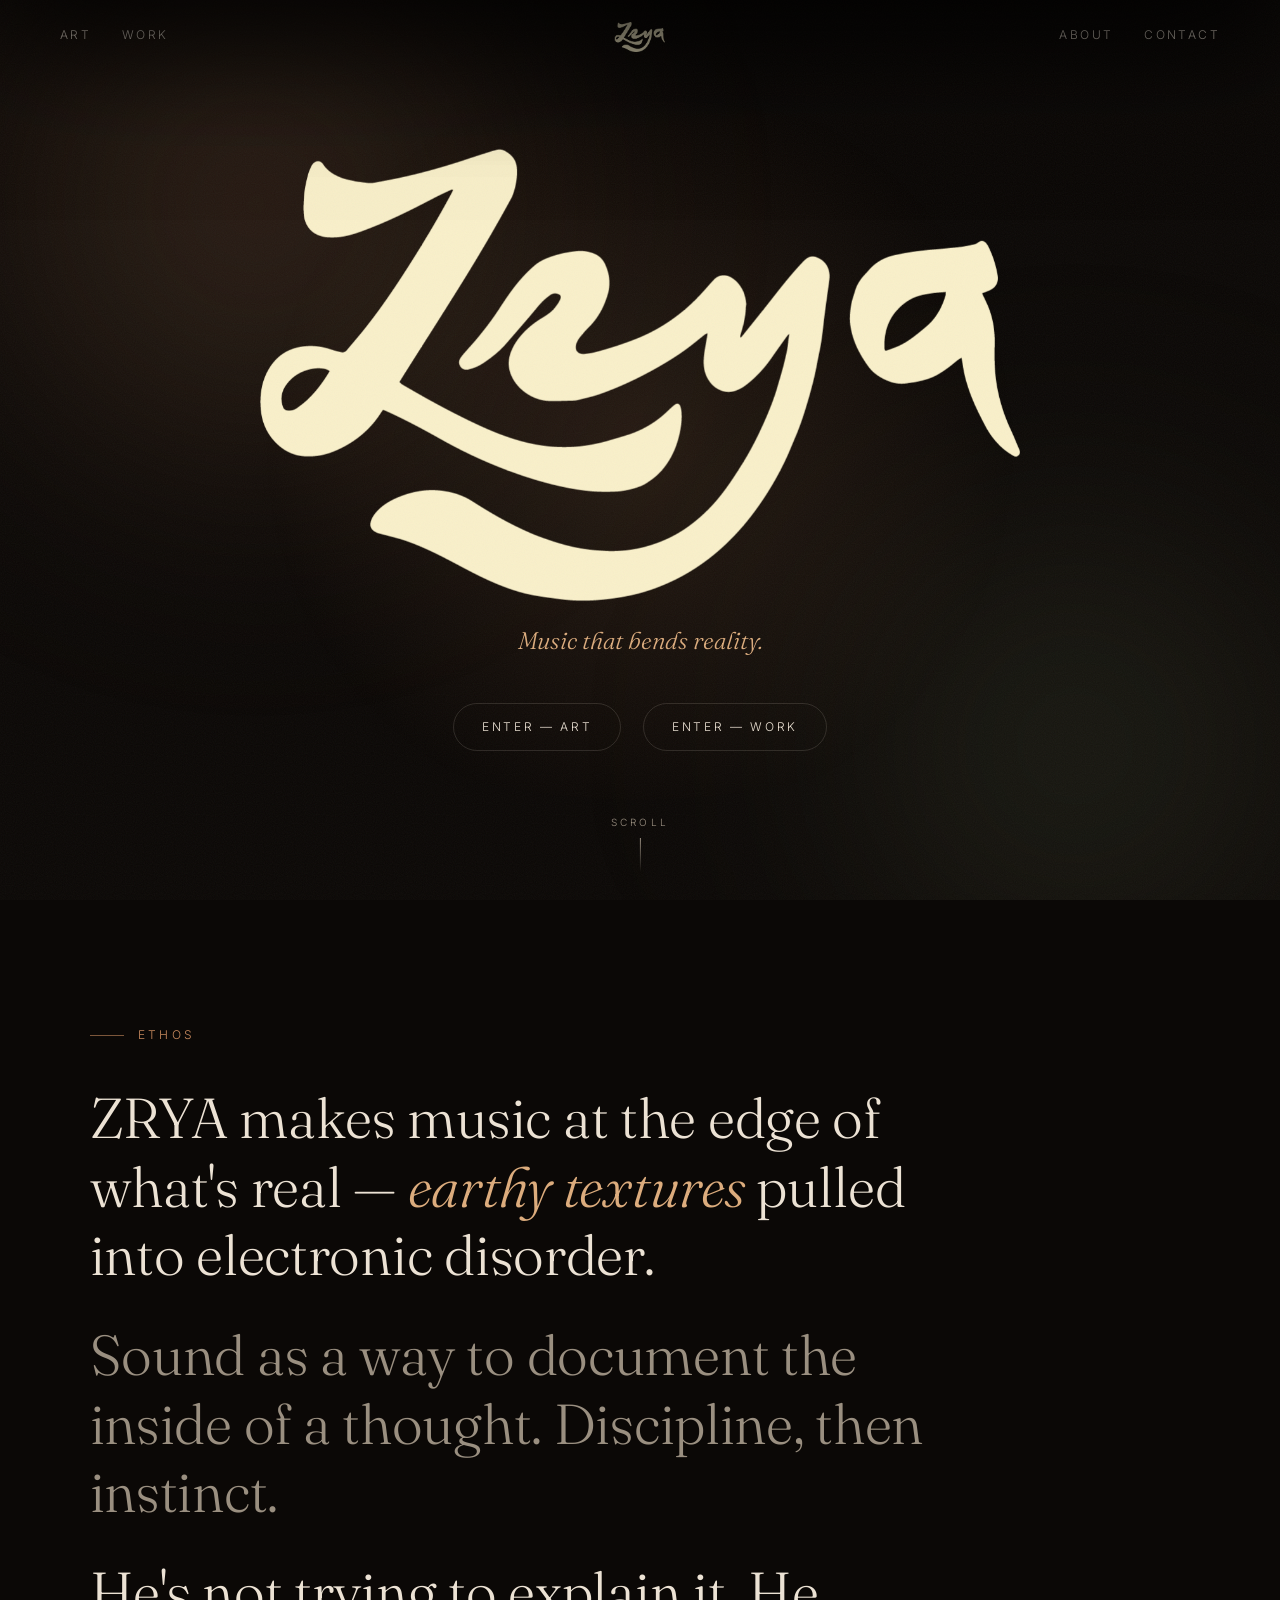
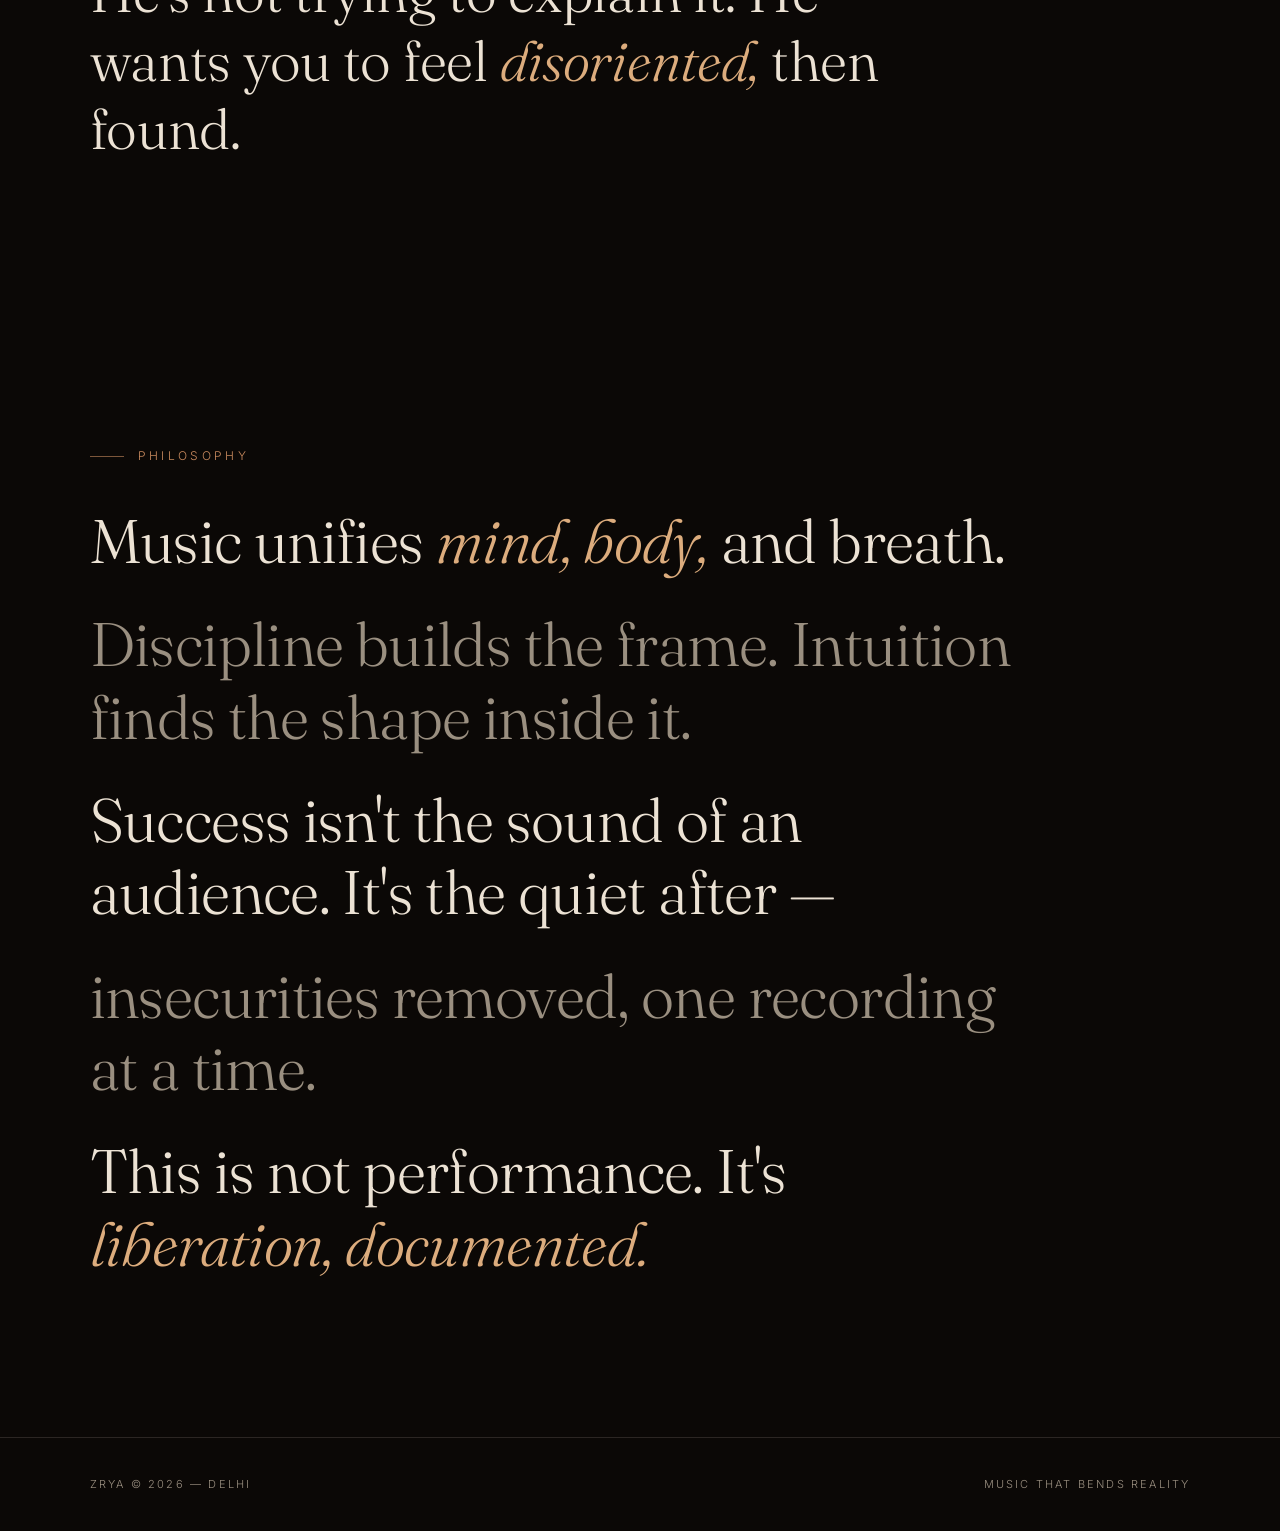
==== index.html @ 9b88d96f "ZRYA site: home, Art & Work pages, Sage-East-style carousel + hover-video lists Co-Authored-By: Clau" ====
<!DOCTYPE html>
<html lang="en">
<head>
<meta charset="utf-8">
<meta name="viewport" content="width=device-width, initial-scale=1">
<title>ZRYA — Music that bends reality</title>
<meta name="description" content="ZRYA (Mayank Choudhary) — earthy, electronic, intense. Music that bends reality.">
<link rel="preconnect" href="https://fonts.googleapis.com">
<link rel="preconnect" href="https://fonts.gstatic.com" crossorigin>
<link href="https://fonts.googleapis.com/css2?family=Fraunces:ital,opsz,wght@0,9..144,300..600;1,9..144,300..500&family=Inter:wght@300;400;500&display=swap" rel="stylesheet">
<link rel="stylesheet" href="styles.css">
</head>
<body data-page="home">

<header class="hero" id="top">
  <img class="herologo" src="logo.png" alt="ZRYA">
  <div class="sub">Music that bends reality.</div>
  <div class="enter">
    <a class="enterbtn" href="art.html"><span>Enter — Art</span></a>
    <a class="enterbtn" href="work.html"><span>Enter — Work</span></a>
  </div>
  <div class="scrollcue">Scroll<span></span></div>
</header>

<section class="statement reveal">
  <div class="eyebrow">Ethos</div>
  <p>ZRYA makes music at the edge of what's real — <em>earthy textures</em> pulled into electronic disorder.</p>
  <p class="mut">Sound as a way to document the inside of a thought. Discipline, then instinct.</p>
  <p>He's not trying to explain it. He wants you to feel <em>disoriented,</em> then found.</p>
</section>

<section class="philo" id="philosophy">
  <div class="eyebrow reveal">Philosophy</div>
  <div class="line reveal">Music unifies <em>mind, body,</em> and breath.</div>
  <div class="line mut reveal d1">Discipline builds the frame. Intuition finds the shape inside it.</div>
  <div class="line reveal d2">Success isn't the sound of an audience. It's the quiet after —</div>
  <div class="line mut reveal d2">insecurities removed, one recording at a time.</div>
  <div class="line reveal d3">This is not performance. It's <em>liberation, documented.</em></div>
</section>

<footer>
  <span>ZRYA © 2026 — Delhi</span>
  <span>Music that bends reality</span>
</footer>

<script src="app.js"></script>
</body>
</html>
---- styles.css ----
:root{
  --base:#0b0806; --base2:#12100c;
  --warm:#c98a5e; --warm2:#b0673a; --gold:#dcac7d; --moss:#7d8a63;
  --text:#ece2d4; --mut:#9a8f80; --line:rgba(236,226,212,.14);
  --serif:'Fraunces',Georgia,'Times New Roman',serif;
  --sans:'Inter',system-ui,sans-serif;
  --ease:cubic-bezier(.16,.84,.44,1);
}
*{margin:0;padding:0;box-sizing:border-box}
html{scroll-behavior:smooth}
body{background:var(--base);color:var(--text);font-family:var(--serif);font-weight:300;-webkit-font-smoothing:antialiased;line-height:1.5;overflow-x:hidden}
a{color:inherit;text-decoration:none}
::selection{background:var(--warm);color:var(--base)}
img{max-width:100%;display:block}

/* warm earthy atmosphere + grain */
.atmos{position:fixed;inset:0;z-index:-2;pointer-events:none;overflow:hidden}
.atmos::before,.atmos::after{content:"";position:absolute;border-radius:50%;filter:blur(100px);opacity:.4;mix-blend-mode:screen}
.atmos::before{width:64vw;height:64vw;left:-12vw;top:-16vw;background:radial-gradient(circle,rgba(201,138,94,.55),transparent 62%);animation:drift1 30s ease-in-out infinite alternate}
.atmos::after{width:60vw;height:60vw;right:-14vw;bottom:-18vw;background:radial-gradient(circle,rgba(125,138,99,.42),transparent 62%);animation:drift2 36s ease-in-out infinite alternate}
@keyframes drift1{to{transform:translate(16vw,22vh) scale(1.15)}}
@keyframes drift2{to{transform:translate(-14vw,-18vh) scale(1.2)}}
body::before{content:"";position:fixed;inset:0;pointer-events:none;z-index:200;opacity:.05;background-image:url("data:image/svg+xml,%3Csvg xmlns='http://www.w3.org/2000/svg' width='120' height='120'%3E%3Cfilter id='n'%3E%3CfeTurbulence type='fractalNoise' baseFrequency='.9' numOctaves='2'/%3E%3C/filter%3E%3Crect width='100%25' height='100%25' filter='url(%23n)'/%3E%3C/svg%3E")}

/* LOADER */
#loader{position:fixed;inset:0;z-index:1000;background:var(--base);display:flex;align-items:center;justify-content:center;transition:opacity .9s var(--ease),visibility .9s}
#loader.done{opacity:0;visibility:hidden}
#loader .lbox{display:flex;flex-direction:column;align-items:center;gap:clamp(20px,4vh,34px)}
#loader .llogo{width:clamp(180px,34vw,360px);opacity:0;animation:fadein 1.1s var(--ease) both}
#loader .lp{font-family:var(--sans);font-weight:300;font-size:12px;letter-spacing:.24em;text-transform:uppercase;color:var(--mut)}

/* NAV */
nav{position:fixed;top:0;left:0;right:0;z-index:100;display:flex;justify-content:space-between;align-items:center;padding:26px clamp(20px,5vw,60px);font-family:var(--sans);font-size:12px;letter-spacing:.2em;text-transform:uppercase}
nav .grp{display:flex;gap:clamp(16px,2.4vw,34px)}
nav .mark{position:absolute;left:50%;transform:translateX(-50%);display:flex;align-items:center;line-height:0}
nav .navlogo{height:clamp(22px,2.4vw,30px);width:auto;transition:opacity .3s;opacity:.95}
nav .mark:hover .navlogo{opacity:1}
.navlink{position:relative;color:var(--text);opacity:.9;padding-bottom:3px;cursor:pointer;background:none;border:0;font:inherit;letter-spacing:inherit;text-transform:inherit}
.navlink::after{content:"";position:absolute;left:0;bottom:0;height:1px;width:0;background:var(--warm);transition:width .5s var(--ease)}
.navlink.active{opacity:1}
.navlink.active::after{width:100%}
.navlink:hover{opacity:1}
.navlink:hover::after{width:100%}
@media(max-width:600px){nav .mark{font-size:18px}nav{font-size:11px}}

/* HERO (home) */
.hero{min-height:100svh;display:flex;flex-direction:column;justify-content:center;align-items:center;text-align:center;position:relative;padding:0 20px}
.hero::after{content:"";position:absolute;width:min(92vw,1000px);height:min(70vw,700px);border-radius:50%;background:radial-gradient(circle,rgba(201,138,94,.14),transparent 62%);z-index:-1}
.hero h1{font-weight:400;font-size:clamp(88px,25vw,320px);line-height:.86;letter-spacing:.01em;animation:boot 1.3s var(--ease) both}
.hero h1 .ital{font-style:italic}
.herologo{width:min(76vw,760px);animation:boot 1.4s var(--ease) both;filter:drop-shadow(0 10px 44px rgba(0,0,0,.5))}
@keyframes boot{0%{opacity:0;filter:blur(20px);transform:translateY(24px)}100%{opacity:1;filter:blur(0);transform:none}}
.hero .sub{font-style:italic;font-size:clamp(16px,2.2vw,24px);color:var(--gold);margin-top:22px;opacity:0;animation:fadein 1.1s ease 1s both}
.enter{display:flex;gap:22px;margin-top:44px;opacity:0;animation:fadein 1.1s ease 1.3s both}
.enterbtn{font-family:var(--sans);font-size:12px;letter-spacing:.22em;text-transform:uppercase;color:var(--text);border:1px solid var(--line);border-radius:40px;padding:14px 28px;position:relative;overflow:hidden;transition:color .45s,border-color .45s}
.enterbtn span{position:relative;z-index:1}
.enterbtn::before{content:"";position:absolute;inset:0;background:var(--warm);transform:translateY(101%);transition:transform .5s var(--ease);z-index:0}
.enterbtn:hover{color:var(--base);border-color:var(--warm)}
.enterbtn:hover::before{transform:translateY(0)}
.scrollcue{position:absolute;bottom:28px;left:50%;transform:translateX(-50%);font-family:var(--sans);font-size:10px;letter-spacing:.32em;text-transform:uppercase;color:var(--mut);display:flex;flex-direction:column;align-items:center;gap:8px;opacity:0;animation:fadein 1s ease 1.6s both}
.scrollcue span{width:1px;height:34px;background:linear-gradient(var(--mut),transparent);animation:pulse 2.2s infinite}
@keyframes fadein{to{opacity:1}}
@keyframes pulse{0%,100%{opacity:.25}50%{opacity:1}}

/* SECTION SHELL */
section{padding:clamp(90px,14vh,180px) clamp(20px,7vw,110px);position:relative}
.eyebrow{font-family:var(--sans);font-size:12px;letter-spacing:.28em;text-transform:uppercase;color:var(--warm);display:flex;align-items:center;gap:14px;margin-bottom:40px}
.eyebrow::before{content:"";width:34px;height:1px;background:var(--warm);opacity:.6}
.reveal{opacity:0;transform:translateY(34px);transition:opacity .9s var(--ease),transform .9s var(--ease)}
.reveal.in{opacity:1;transform:none}
.reveal.d1{transition-delay:.1s}.reveal.d2{transition-delay:.2s}.reveal.d3{transition-delay:.3s}

/* STATEMENT / PHILOSOPHY */
.statement{max-width:1040px}
.statement p{font-size:clamp(26px,4.4vw,58px);font-weight:300;line-height:1.22;margin-bottom:.55em;letter-spacing:-.005em}
.statement em{font-style:italic;color:var(--gold)}
.statement .mut{color:var(--mut)}
.philo{max-width:1100px}
.philo .line{font-size:clamp(28px,4.8vw,62px);font-weight:300;line-height:1.18;margin:.5em 0;letter-spacing:-.01em}
.philo .line.mut{color:var(--mut)}
.philo .line em{font-style:italic;color:var(--gold)}

/* PAGE HEADER (art / work) */
.pagehead{padding:clamp(130px,20vh,210px) clamp(20px,7vw,110px) clamp(20px,4vh,50px);text-align:center}
.pagehead .eyebrow{justify-content:center}
.pagetitle{font-weight:300;font-size:clamp(46px,9vw,120px);letter-spacing:-.015em;line-height:.96}
.pagetitle em{font-style:italic;color:var(--gold)}
.pagelead{font-style:italic;color:var(--mut);font-size:clamp(16px,2vw,22px);margin-top:16px}

/* HORIZONTAL CINEMATIC CAROUSEL */
.carwrap{position:relative}
.hcar{display:flex;overflow-x:auto;scroll-snap-type:x mandatory;height:86svh;scrollbar-width:none;cursor:grab}
.hcar::-webkit-scrollbar{display:none}
.hcar.drag{cursor:grabbing;scroll-snap-type:none}
.hslide{flex:0 0 100%;scroll-snap-align:center;display:flex;flex-direction:column;align-items:center;justify-content:center;text-align:center;gap:clamp(20px,3vh,42px);padding:20px}
.carnav{position:absolute;top:50%;left:0;right:0;transform:translateY(-50%);display:flex;justify-content:space-between;padding:0 clamp(12px,3vw,42px);pointer-events:none;z-index:5}
.cbtn{pointer-events:auto;width:54px;height:54px;border-radius:50%;border:1px solid var(--line);background:rgba(11,8,6,.35);backdrop-filter:blur(6px);color:var(--text);font-size:18px;cursor:pointer;display:grid;place-items:center;position:relative;overflow:hidden;transition:color .4s,border-color .4s}
.cbtn::before{content:"";position:absolute;inset:0;background:var(--warm);transform:scale(0);border-radius:50%;transition:transform .5s var(--ease);z-index:0}
.cbtn i{position:relative;z-index:1;font-style:normal}
.cbtn:hover{color:var(--base);border-color:var(--warm)}
.cbtn:hover::before{transform:scale(1)}
.progress{text-align:center;font-family:var(--sans);font-size:11px;letter-spacing:.24em;text-transform:uppercase;color:var(--mut);padding:20px 0 6px}
.progress b{color:var(--gold);font-weight:400}

/* SHARED SLIDE FRAME (used by carousel) */
.stitle{font-weight:300;font-size:clamp(38px,7vw,92px);line-height:.98;letter-spacing:-.01em}
.stitle em{font-style:italic;color:var(--gold)}
.sframe{display:block;position:relative;width:min(64vh,460px);max-width:88vw;aspect-ratio:1;border-radius:3px;overflow:hidden;background:linear-gradient(155deg,#241a13,#14100c);box-shadow:0 34px 90px rgba(0,0,0,.55);transition:transform .6s var(--ease)}
.sframe.wide{width:min(90vw,940px);aspect-ratio:16/9}
.sframe:hover{transform:translateY(-6px)}
.sframe .init{position:absolute;inset:0;display:grid;place-items:center;font-style:italic;font-size:clamp(70px,12vw,150px);color:rgba(220,172,125,.22)}
.sframe img,.sframe iframe{position:absolute;inset:0;width:100%;height:100%;object-fit:cover;border:0;opacity:0;transition:opacity .6s}
.sframe img.loaded{opacity:1}
.sframe iframe{opacity:1;z-index:2}
.sframe::after{content:"";position:absolute;inset:0;box-shadow:inset 0 0 120px rgba(0,0,0,.35);pointer-events:none;z-index:1}
.scap{font-size:clamp(15px,1.9vw,21px);letter-spacing:.14em;color:var(--gold);text-transform:uppercase}
.splay{font-family:var(--sans);font-size:11px;letter-spacing:.22em;text-transform:uppercase;color:var(--mut)}

/* LIST LAYOUT (below carousel) */
.listsec .eyebrow{margin-bottom:8px}
.worklist{border-top:1px solid var(--line);margin-top:34px}
.row{display:grid;grid-template-columns:1fr auto;gap:20px;align-items:baseline;padding:clamp(20px,2.6vw,32px) 4px;border-bottom:1px solid var(--line);cursor:pointer;position:relative;transition:padding-left .5s var(--ease)}
.row .rt{font-size:clamp(24px,3.6vw,50px);font-weight:300;letter-spacing:-.01em;transition:color .3s}
.row .rt em{font-style:italic}
.row .rd{font-family:var(--sans);font-size:12px;color:var(--mut);margin-top:9px;letter-spacing:.04em}
.row .rmeta{font-family:var(--sans);font-size:12px;color:var(--mut);text-align:right;letter-spacing:.06em;white-space:nowrap;line-height:1.9;text-transform:uppercase}
.row .rmeta .yr{color:var(--gold)}
.row::after{content:"";position:absolute;left:0;bottom:-1px;height:1px;width:0;background:var(--warm);transition:width .55s var(--ease)}
@media(hover:hover){
  .row:hover{padding-left:24px}
  .row:hover .rt{color:#fff}
  .row:hover .rmeta{color:var(--text)}
  .row:hover::after{width:100%}
  .worklist:hover .row:not(:hover) .rt{color:var(--mut)}
}
.preview{position:fixed;z-index:60;width:min(44vw,440px);aspect-ratio:16/9;pointer-events:none;opacity:0;transform:translateY(-50%) scale(.96);transition:opacity .3s var(--ease),transform .3s var(--ease);box-shadow:0 30px 90px rgba(0,0,0,.65);border:1px solid rgba(201,138,94,.4);background:#000;overflow:hidden;border-radius:3px}
.preview.show{opacity:1;transform:translateY(-50%) scale(1)}
.preview iframe{width:100%;height:100%;border:0}
@media(hover:none),(max-width:760px){.preview{display:none}}

/* DRAWERS */
.drawer{position:fixed;left:0;right:0;top:0;z-index:300;background:var(--base2);transform:translateY(-100%);transition:transform .85s var(--ease);min-height:100svh;display:flex;align-items:center;box-shadow:0 40px 120px rgba(0,0,0,.6);overflow-y:auto}
.drawer.open{transform:translateY(0)}
.drawer::before{content:"";position:absolute;inset:0;pointer-events:none;background:radial-gradient(80% 60% at 20% 10%,rgba(201,138,94,.12),transparent 60%);z-index:0}
.dwrap{position:relative;z-index:1;width:100%;padding:clamp(90px,12vh,140px) clamp(20px,7vw,110px)}
.dclose{position:absolute;top:26px;right:clamp(20px,5vw,60px);font-family:var(--sans);font-size:12px;letter-spacing:.2em;text-transform:uppercase;color:var(--text);cursor:pointer;background:none;border:0;display:flex;align-items:center;gap:8px}
.dclose::after{content:"↑"}
.about-grid{display:grid;grid-template-columns:1.3fr .9fr;gap:clamp(30px,6vw,90px);align-items:center}
@media(max-width:820px){.about-grid{grid-template-columns:1fr}}
.about-grid .big{font-size:clamp(24px,3.2vw,40px);font-weight:300;line-height:1.3}
.about-grid .big em{font-style:italic;color:var(--gold)}
.about-grid .small{font-family:var(--sans);font-size:14px;font-weight:300;color:var(--mut);line-height:1.8;margin-top:26px;max-width:52ch}
.portrait{aspect-ratio:4/5;border-radius:3px;background:linear-gradient(160deg,#241a13,#14100c);position:relative;overflow:hidden}
.portrait .ph{position:absolute;inset:0;display:grid;place-items:center;font-style:italic;color:rgba(220,172,125,.3);font-size:14px;font-family:var(--sans);letter-spacing:.1em}
.portrait img{position:absolute;inset:0;width:100%;height:100%;object-fit:cover;opacity:0;transition:opacity .6s}
.portrait img.loaded{opacity:1}
.worked{font-family:var(--sans);font-size:12px;letter-spacing:.14em;text-transform:uppercase;color:var(--mut);line-height:2.3;margin-top:40px}
.worked b{display:block;color:var(--warm);margin-bottom:12px;letter-spacing:.24em;font-weight:500}
.contact-inner h2{font-weight:300;font-size:clamp(46px,9vw,120px);letter-spacing:-.02em;line-height:.95;margin-bottom:14px}
.contact-inner h2 em{font-style:italic;color:var(--gold)}
.contact-inner .lead{font-style:italic;color:var(--mut);font-size:clamp(18px,2.4vw,26px);margin-bottom:48px}
.clinks{display:flex;flex-direction:column;gap:6px;max-width:640px}
.clink{display:flex;justify-content:space-between;align-items:center;padding:20px 4px;border-top:1px solid var(--line);font-size:clamp(20px,2.6vw,30px);position:relative;transition:padding-left .5s var(--ease)}
.clink:last-child{border-bottom:1px solid var(--line)}
.clink .arr{font-family:var(--sans);font-size:13px;color:var(--gold);opacity:0;transform:translateX(-8px);transition:.4s}
.clink::after{content:"";position:absolute;left:0;bottom:-1px;height:1px;width:0;background:var(--warm);transition:width .5s var(--ease)}
.clink:hover{padding-left:20px}
.clink:hover .arr{opacity:1;transform:none}
.clink:hover::after{width:100%}

footer{padding:38px clamp(20px,7vw,110px);font-family:var(--sans);font-size:11px;letter-spacing:.2em;text-transform:uppercase;color:var(--mut);border-top:1px solid var(--line);display:flex;justify-content:space-between;flex-wrap:wrap;gap:12px}
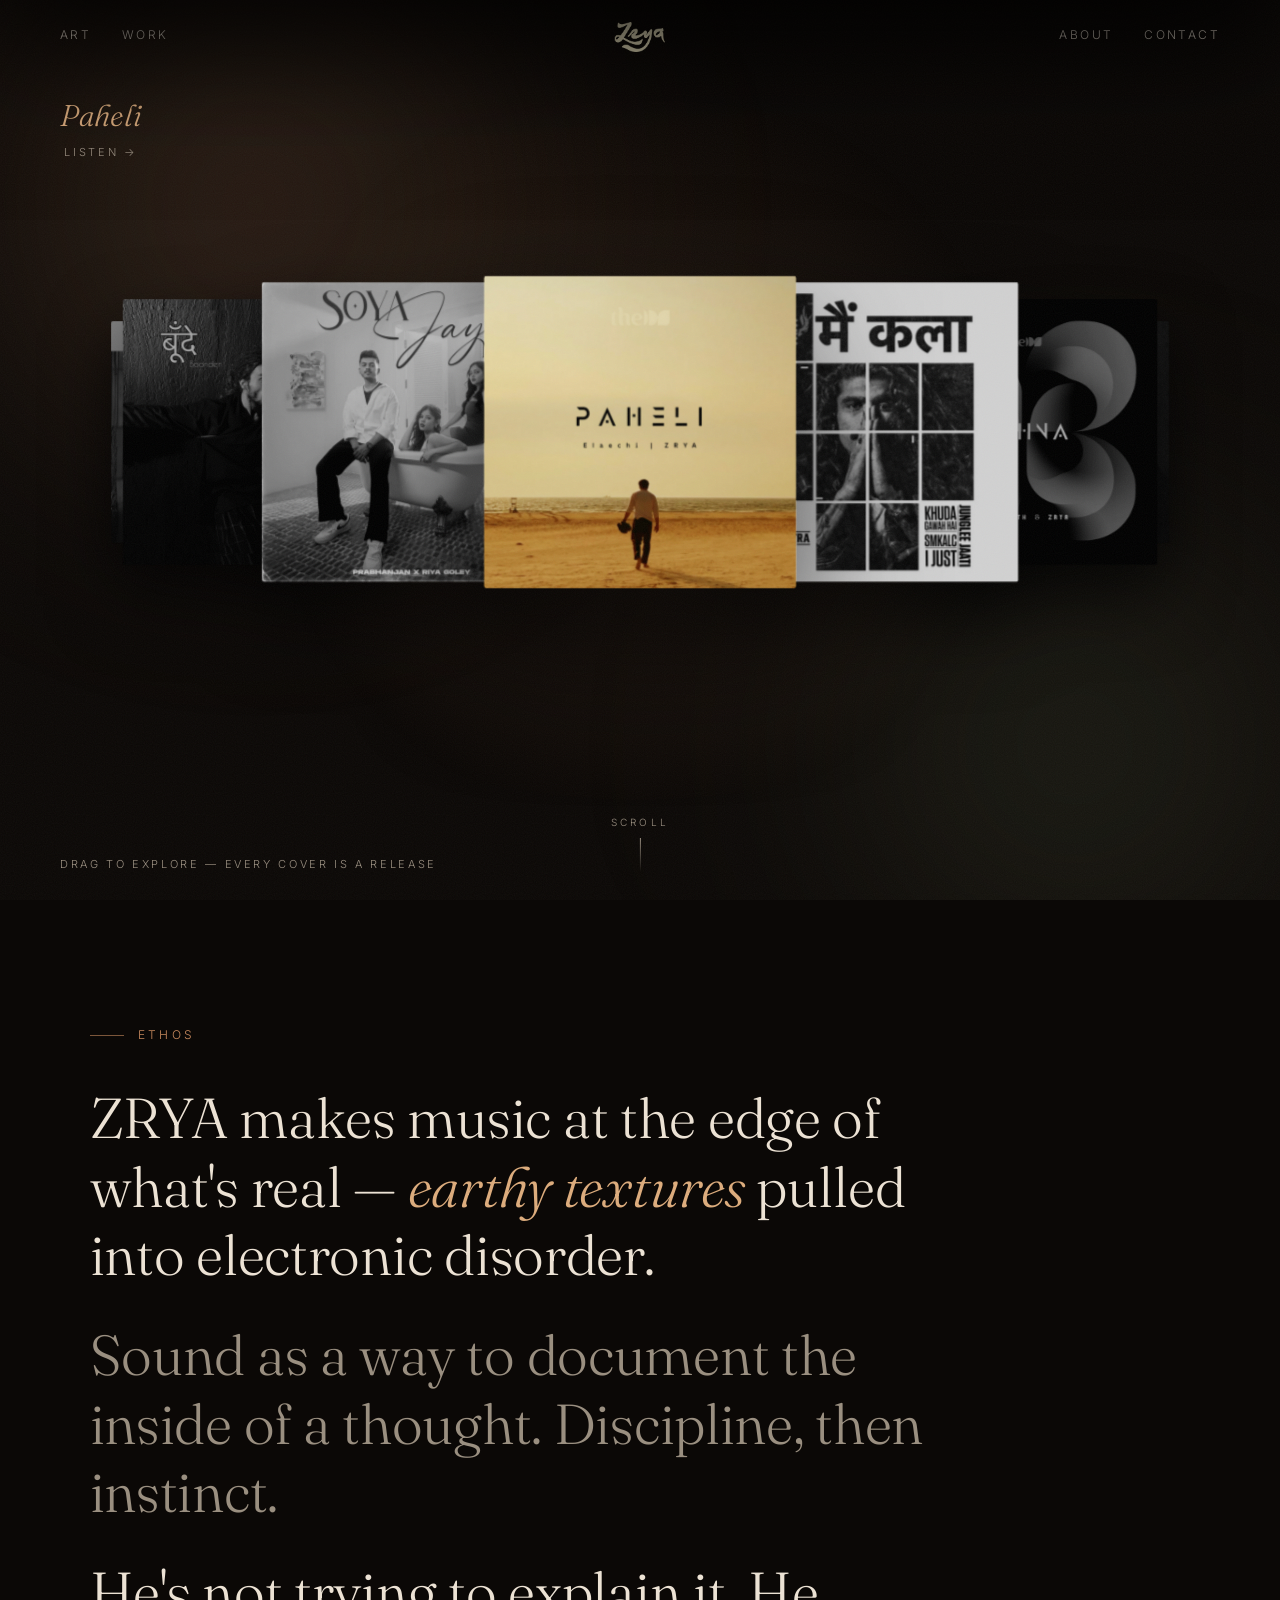
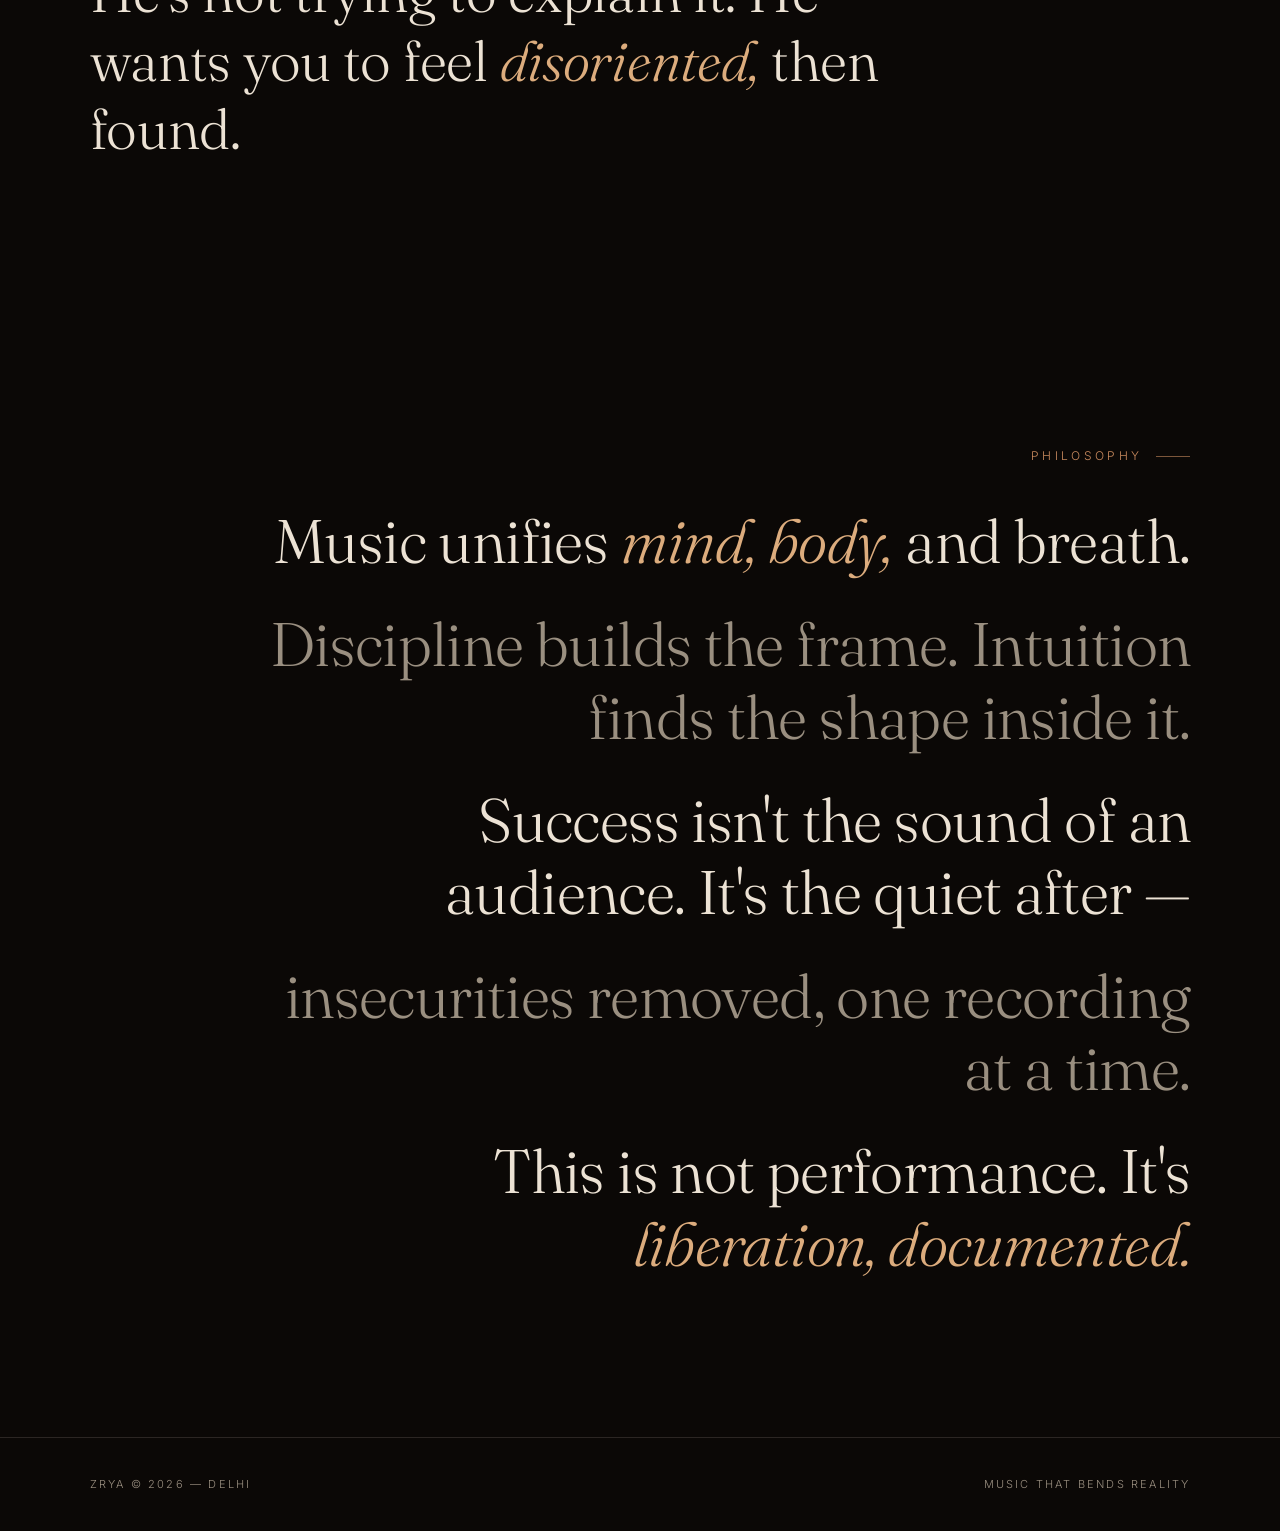
==== commit 069b4708: "Homepage 3D cover-ring; ART/WORK split pages; Spotify covers; content + UX fixes - Homepage: and2es-" ====
--- a/index.html
+++ b/index.html
@@ -13,12 +13,9 @@
 <body data-page="home">
 
 <header class="hero" id="top">
-  <img class="herologo" src="logo.png" alt="ZRYA">
-  <div class="sub">Music that bends reality.</div>
-  <div class="enter">
-    <a class="enterbtn" href="art.html"><span>Enter — Art</span></a>
-    <a class="enterbtn" href="work.html"><span>Enter — Work</span></a>
-  </div>
+  <div class="dragfield" id="field" aria-hidden="true"></div>
+  <div class="nowview" id="nowview"><span class="nv-title">Music that bends reality.</span><span class="nv-cta"></span></div>
+  <div class="draghint">Drag to explore — every cover is a release</div>
   <div class="scrollcue">Scroll<span></span></div>
 </header>
 
@@ -29,7 +26,7 @@
   <p>He's not trying to explain it. He wants you to feel <em>disoriented,</em> then found.</p>
 </section>
 
-<section class="philo" id="philosophy">
+<section class="philo philo-right" id="philosophy">
   <div class="eyebrow reveal">Philosophy</div>
   <div class="line reveal">Music unifies <em>mind, body,</em> and breath.</div>
   <div class="line mut reveal d1">Discipline builds the frame. Intuition finds the shape inside it.</div>
--- a/styles.css
+++ b/styles.css
@@ -8,7 +8,8 @@
 }
 *{margin:0;padding:0;box-sizing:border-box}
 html{scroll-behavior:smooth}
-body{background:var(--base);color:var(--text);font-family:var(--serif);font-weight:300;-webkit-font-smoothing:antialiased;line-height:1.5;overflow-x:hidden}
+html{overflow-x:hidden}
+body{background:var(--base);color:var(--text);font-family:var(--serif);font-weight:300;-webkit-font-smoothing:antialiased;line-height:1.5}
 a{color:inherit;text-decoration:none}
 ::selection{background:var(--warm);color:var(--base)}
 img{max-width:100%;display:block}
@@ -79,6 +80,21 @@
 .philo .line{font-size:clamp(28px,4.8vw,62px);font-weight:300;line-height:1.18;margin:.5em 0;letter-spacing:-.01em}
 .philo .line.mut{color:var(--mut)}
 .philo .line em{font-style:italic;color:var(--gold)}
+.philo-right{margin-left:auto;text-align:right}
+.philo-right .eyebrow{justify-content:flex-end}
+.philo-right .eyebrow::before{order:2}
+
+/* HOMEPAGE — infinite draggable cover field */
+.hero{overflow:hidden}
+.dragfield{position:absolute;inset:0;z-index:1;cursor:grab;touch-action:pan-y;opacity:0;animation:fadein 1.4s var(--ease) .2s both}
+.dragfield.grabbing{cursor:grabbing}
+.rtile{position:absolute;left:0;top:0;display:block;border-radius:2px;overflow:hidden;box-shadow:0 30px 70px rgba(0,0,0,.6);will-change:transform,filter}
+.rtile img{width:100%;height:100%;object-fit:cover;-webkit-user-drag:none;user-select:none}
+.rtile.focal{box-shadow:0 48px 110px rgba(0,0,0,.72)}
+.nowview{position:absolute;top:clamp(78px,11vh,104px);left:clamp(20px,5vw,60px);z-index:4;pointer-events:none;max-width:60vw}
+.nowview .nv-title{display:block;font-style:italic;font-size:clamp(20px,2.4vw,30px);color:var(--gold);line-height:1.15}
+.nowview .nv-cta{display:block;font-family:var(--sans);font-size:11px;letter-spacing:.24em;text-transform:uppercase;color:var(--mut);margin-top:10px;min-height:14px}
+.draghint{position:absolute;bottom:28px;left:clamp(20px,5vw,60px);z-index:4;pointer-events:none;font-family:var(--sans);font-size:11px;letter-spacing:.24em;text-transform:uppercase;color:var(--mut)}
 
 /* PAGE HEADER (art / work) */
 .pagehead{padding:clamp(130px,20vh,210px) clamp(20px,7vw,110px) clamp(20px,4vh,50px);text-align:center}
@@ -111,7 +127,7 @@
 .sframe .init{position:absolute;inset:0;display:grid;place-items:center;font-style:italic;font-size:clamp(70px,12vw,150px);color:rgba(220,172,125,.22)}
 .sframe img,.sframe iframe{position:absolute;inset:0;width:100%;height:100%;object-fit:cover;border:0;opacity:0;transition:opacity .6s}
 .sframe img.loaded{opacity:1}
-.sframe iframe{opacity:1;z-index:2}
+.sframe iframe{opacity:1;z-index:2;pointer-events:none}
 .sframe::after{content:"";position:absolute;inset:0;box-shadow:inset 0 0 120px rgba(0,0,0,.35);pointer-events:none;z-index:1}
 .scap{font-size:clamp(15px,1.9vw,21px);letter-spacing:.14em;color:var(--gold);text-transform:uppercase}
 .splay{font-family:var(--sans);font-size:11px;letter-spacing:.22em;text-transform:uppercase;color:var(--mut)}
@@ -143,13 +159,14 @@
 .drawer.open{transform:translateY(0)}
 .drawer::before{content:"";position:absolute;inset:0;pointer-events:none;background:radial-gradient(80% 60% at 20% 10%,rgba(201,138,94,.12),transparent 60%);z-index:0}
 .dwrap{position:relative;z-index:1;width:100%;padding:clamp(90px,12vh,140px) clamp(20px,7vw,110px)}
-.dclose{position:absolute;top:26px;right:clamp(20px,5vw,60px);font-family:var(--sans);font-size:12px;letter-spacing:.2em;text-transform:uppercase;color:var(--text);cursor:pointer;background:none;border:0;display:flex;align-items:center;gap:8px}
+.dclose{position:absolute;top:26px;right:clamp(20px,5vw,60px);z-index:5;font-family:var(--sans);font-size:12px;letter-spacing:.2em;text-transform:uppercase;color:var(--text);cursor:pointer;background:none;border:0;display:flex;align-items:center;gap:8px;transition:color .3s}
+.dclose:hover{color:var(--gold)}
 .dclose::after{content:"↑"}
 .about-grid{display:grid;grid-template-columns:1.3fr .9fr;gap:clamp(30px,6vw,90px);align-items:center}
 @media(max-width:820px){.about-grid{grid-template-columns:1fr}}
 .about-grid .big{font-size:clamp(24px,3.2vw,40px);font-weight:300;line-height:1.3}
 .about-grid .big em{font-style:italic;color:var(--gold)}
-.about-grid .small{font-family:var(--sans);font-size:14px;font-weight:300;color:var(--mut);line-height:1.8;margin-top:26px;max-width:52ch}
+.about-grid .small{font-family:var(--serif);font-size:clamp(15px,1.5vw,18px);font-weight:300;color:var(--text);opacity:.82;line-height:1.62;letter-spacing:0;margin-top:26px;max-width:46ch;padding-top:22px;border-top:1px solid var(--line)}
 .portrait{aspect-ratio:4/5;border-radius:3px;background:linear-gradient(160deg,#241a13,#14100c);position:relative;overflow:hidden}
 .portrait .ph{position:absolute;inset:0;display:grid;place-items:center;font-style:italic;color:rgba(220,172,125,.3);font-size:14px;font-family:var(--sans);letter-spacing:.1em}
 .portrait img{position:absolute;inset:0;width:100%;height:100%;object-fit:cover;opacity:0;transition:opacity .6s}
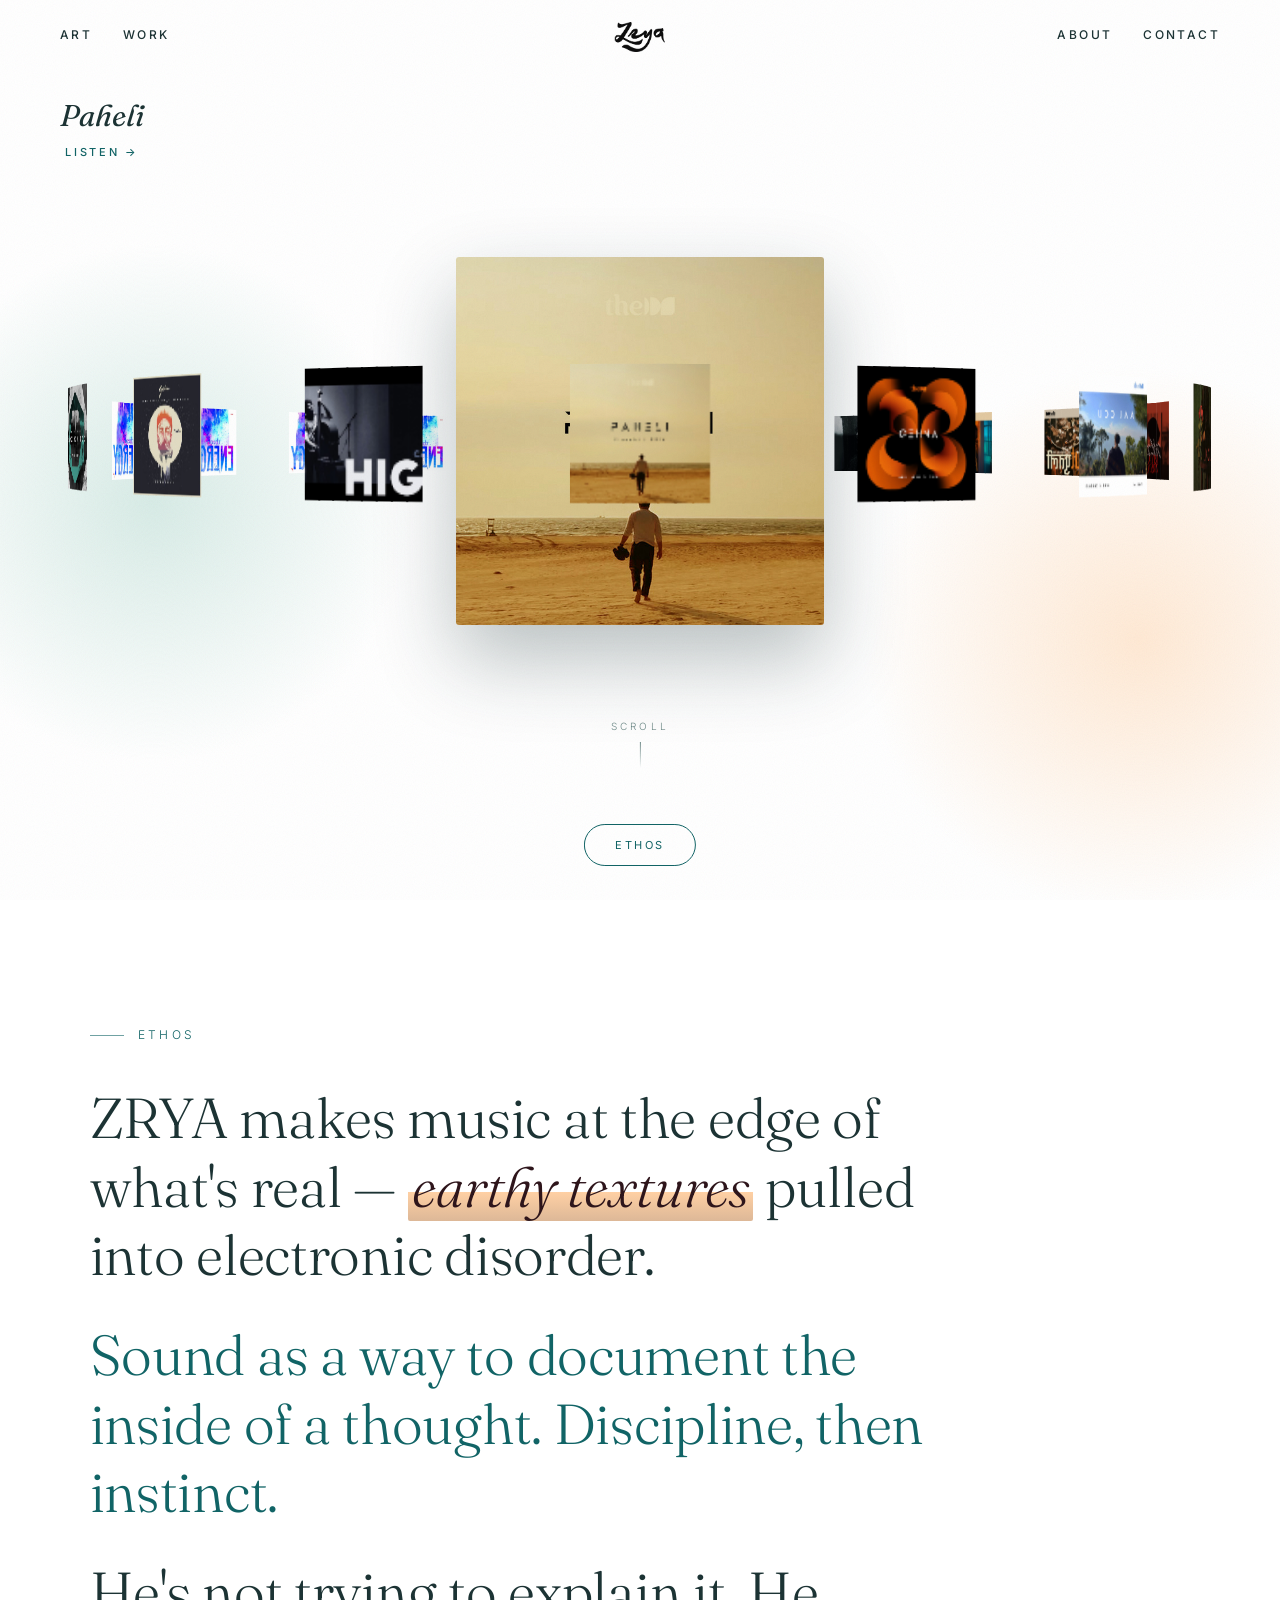
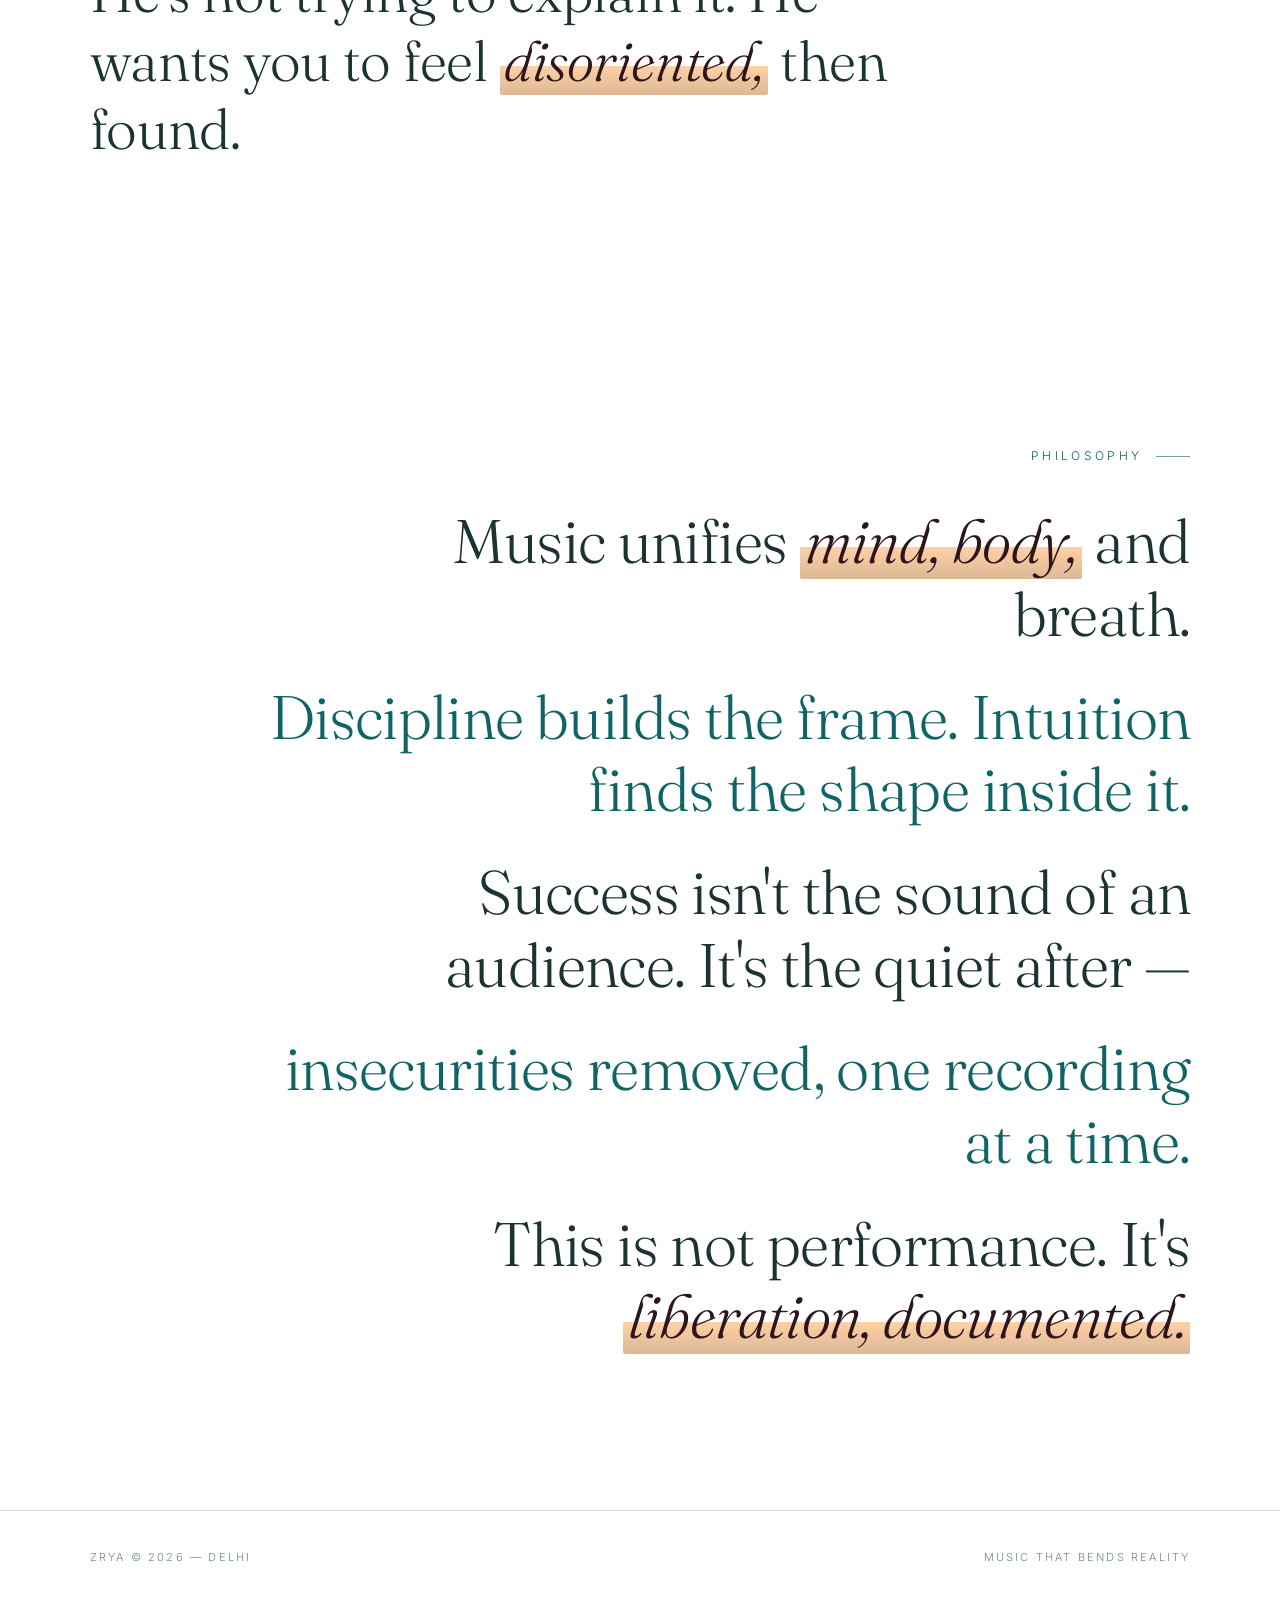
==== commit 4594d97a: "Homepage 3D cover drum, ART/WORK data rebuild, earthy-futuristic palette Homepage - True 3D cover dr" ====
--- a/index.html
+++ b/index.html
@@ -13,10 +13,11 @@
 <body data-page="home">
 
 <header class="hero" id="top">
+  <div class="neon" aria-hidden="true"><i class="n1"></i><i class="n2"></i><i class="n3"></i><i class="n4"></i></div>
   <div class="dragfield" id="field" aria-hidden="true"></div>
-  <div class="nowview" id="nowview"><span class="nv-title">Music that bends reality.</span><span class="nv-cta"></span></div>
-  <div class="draghint">Drag to explore — every cover is a release</div>
+  <div class="nowview" id="nowview"><span class="nv-title">Music that bends reality.</span><a class="nv-cta" id="nvcta" target="_blank" rel="noopener"></a></div>
   <div class="scrollcue">Scroll<span></span></div>
+  <button class="ethosbtn" id="ethosbtn"><span>Ethos</span></button>
 </header>
 
 <section class="statement reveal">
--- a/styles.css
+++ b/styles.css
@@ -1,10 +1,21 @@
 :root{
-  --base:#0b0806; --base2:#12100c;
-  --warm:#c98a5e; --warm2:#b0673a; --gold:#dcac7d; --moss:#7d8a63;
-  --text:#ece2d4; --mut:#9a8f80; --line:rgba(236,226,212,.14);
+  /* palette — slate / maroon / pink / teal / deep */
+  /* earthy + futuristic */
+  --teal:#116466; --sand:#D9B08C; --peach:#FFCB9A; --mint:#D1E8E2;
+  --deep:#1C3334; --wine:#2E151B; --magenta:#7A1E56;
+  --base:#1C3334; --base2:#116466;
+  --warm:#FFCB9A; --warm2:#D9B08C; --gold:#FFCB9A; --moss:#116466;
+  --text:#D1E8E2; --mut:#8FAFAB; --line:rgba(209,232,226,.18);
   --serif:'Fraunces',Georgia,'Times New Roman',serif;
   --sans:'Inter',system-ui,sans-serif;
   --ease:cubic-bezier(.16,.84,.44,1);
+}
+/* HOMEPAGE — light ground, colour lives in the graphics */
+/* HOME — white ground, colour lives in the buttons / highlights / hovers */
+body[data-page="home"]{
+  --base:#ffffff; --base2:#F4FAF8;
+  --text:#1C3334; --mut:#6E8A88; --line:rgba(28,51,52,.2);
+  --gold:#116466; --warm:#116466;
 }
 *{margin:0;padding:0;box-sizing:border-box}
 html{scroll-behavior:smooth}
@@ -22,6 +33,72 @@
 @keyframes drift1{to{transform:translate(16vw,22vh) scale(1.15)}}
 @keyframes drift2{to{transform:translate(-14vw,-18vh) scale(1.2)}}
 body::before{content:"";position:fixed;inset:0;pointer-events:none;z-index:200;opacity:.05;background-image:url("data:image/svg+xml,%3Csvg xmlns='http://www.w3.org/2000/svg' width='120' height='120'%3E%3Cfilter id='n'%3E%3CfeTurbulence type='fractalNoise' baseFrequency='.9' numOctaves='2'/%3E%3C/filter%3E%3Crect width='100%25' height='100%25' filter='url(%23n)'/%3E%3C/svg%3E")}
+
+/* WORK & dark pages — teal / greenish-blue ground */
+body:not([data-page="home"]){background:
+  radial-gradient(120% 90% at 12% 0%, rgba(17,100,102,.92), transparent 62%),
+  radial-gradient(100% 80% at 95% 100%, rgba(17,100,102,.58), transparent 64%),
+  radial-gradient(90% 70% at 60% 42%, rgba(209,232,226,.07), transparent 70%),
+  var(--deep);
+  background-attachment:fixed}
+/* ART — edgy: near-black wine, hard contrast, sand accent */
+body[data-page="art"]{
+  --text:#F2ECE6; --mut:#9A8378; --line:rgba(242,236,230,.16);
+  --gold:#D9B08C; --warm:#D9B08C;
+  background:
+   radial-gradient(85% 60% at 50% -10%, rgba(17,100,102,.62), transparent 66%),
+   radial-gradient(70% 55% at 6% 42%, rgba(17,100,102,.26), transparent 72%),
+   radial-gradient(80% 60% at 100% 100%, rgba(217,176,140,.10), transparent 68%),
+   #0A0708;
+  background-attachment:fixed}
+body[data-page="home"] .atmos{display:none}
+body[data-page="home"] #loader{background:#fff}
+body[data-page="home"] #loader .llogo{filter:invert(1) hue-rotate(180deg) saturate(0) brightness(.25)}
+body[data-page="home"] nav{mix-blend-mode:normal}
+body[data-page="home"] nav .navlogo{filter:brightness(0) saturate(1)}
+body[data-page="home"]::before{opacity:.055;mix-blend-mode:multiply}
+/* keep the white-page UI legible over the graphics */
+body[data-page="home"] .navlink{color:var(--text);opacity:1;font-weight:500}
+body[data-page="home"] .nowview .nv-title{color:var(--text);font-weight:400}
+body[data-page="home"] .nowview .nv-cta{color:var(--gold);font-weight:500}
+body[data-page="home"] .scrollcue{color:var(--mut)}
+body[data-page="home"] .bfocal{box-shadow:0 34px 80px rgba(28,51,52,.30)}
+body[data-page="home"] .bstrip{filter:none}
+body[data-page="home"] .hero::after{display:none}
+/* colour pops — buttons, highlights, hovers */
+body[data-page="home"] .ethosbtn{border-color:var(--teal);color:var(--teal)}
+body[data-page="home"] .ethosbtn::before{background:var(--teal)}
+body[data-page="home"] .ethosbtn:hover{color:#fff;border-color:var(--teal)}
+body[data-page="home"] .nowview .nv-cta{color:var(--teal)}
+body[data-page="home"] .nowview .nv-cta::after{background:var(--peach)}
+body[data-page="home"] .nowview .nv-cta:hover{color:var(--wine)}
+body[data-page="home"] .navlink::after{background:var(--teal)}
+body[data-page="home"] .navlink:hover{color:var(--teal)}
+body[data-page="home"] ::selection{background:var(--peach);color:var(--wine)}
+/* highlight = peach marker swipe, not just a darker colour */
+body[data-page="home"] .statement em,body[data-page="home"] .philo .line em{
+  color:var(--wine);
+  background:linear-gradient(180deg,transparent 58%,rgba(255,203,154,.9) 58%,rgba(217,176,140,.9) 100%);
+  padding:0 .08em;border-radius:2px}
+body[data-page="home"] .eyebrow{color:var(--teal)}
+body[data-page="home"] .eyebrow::before{background:var(--teal)}
+/* secondary display lines read as strong teal, not dull grey */
+body[data-page="home"] .statement .mut,
+body[data-page="home"] .philo .line.mut{color:var(--teal)}
+
+/* HOME — quiet ambient tint; the colour belongs to the UI, not the page */
+.neon{position:absolute;inset:0;z-index:0;pointer-events:none;overflow:hidden}
+.neon i{position:absolute;display:block;border-radius:50%;mix-blend-mode:multiply;will-change:transform}
+.neon .n1{left:-16vw;top:16vh;width:56vw;height:56vw;
+  background:radial-gradient(closest-side, rgba(209,232,226,.85), rgba(209,232,226,0) 72%);
+  animation:ambDrift1 26s ease-in-out infinite alternate}
+.neon .n2{right:-18vw;top:30vh;width:58vw;height:58vw;
+  background:radial-gradient(closest-side, rgba(255,203,154,.42), rgba(255,203,154,0) 74%);
+  animation:ambDrift2 31s ease-in-out infinite alternate}
+.neon .n3,.neon .n4{display:none}
+@keyframes ambDrift1{to{transform:translate(10vw,-8vh) scale(1.14)}}
+@keyframes ambDrift2{to{transform:translate(-9vw,8vh) scale(1.18)}}
+@media(prefers-reduced-motion:reduce){.neon i{animation:none}}
 
 /* LOADER */
 #loader{position:fixed;inset:0;z-index:1000;background:var(--base);display:flex;align-items:center;justify-content:center;transition:opacity .9s var(--ease),visibility .9s}
@@ -58,8 +135,17 @@
 .enterbtn::before{content:"";position:absolute;inset:0;background:var(--warm);transform:translateY(101%);transition:transform .5s var(--ease);z-index:0}
 .enterbtn:hover{color:var(--base);border-color:var(--warm)}
 .enterbtn:hover::before{transform:translateY(0)}
-.scrollcue{position:absolute;bottom:28px;left:50%;transform:translateX(-50%);font-family:var(--sans);font-size:10px;letter-spacing:.32em;text-transform:uppercase;color:var(--mut);display:flex;flex-direction:column;align-items:center;gap:8px;opacity:0;animation:fadein 1s ease 1.6s both}
-.scrollcue span{width:1px;height:34px;background:linear-gradient(var(--mut),transparent);animation:pulse 2.2s infinite}
+.scrollcue{position:absolute;bottom:132px;left:50%;transform:translateX(-50%);z-index:4;pointer-events:none;font-family:var(--sans);font-size:10px;letter-spacing:.32em;text-transform:uppercase;color:var(--mut);display:flex;flex-direction:column;align-items:center;gap:8px;opacity:0;animation:fadein 1s ease 1.6s both}
+.scrollcue span{width:1px;height:26px;background:linear-gradient(var(--mut),transparent);animation:pulse 2.2s infinite}
+/* ETHOS — scroll is bound to the ring, so descending is a button */
+.ethosbtn{position:absolute;bottom:34px;left:50%;transform:translateX(-50%);z-index:6;cursor:pointer;
+  font-family:var(--sans);font-size:11px;letter-spacing:.24em;text-transform:uppercase;color:var(--text);
+  background:none;border:1px solid var(--line);border-radius:40px;padding:13px 30px;overflow:hidden;
+  transition:color .45s,border-color .45s;opacity:0;animation:fadein 1s ease 1.8s both}
+.ethosbtn span{position:relative;z-index:1}
+.ethosbtn::before{content:"";position:absolute;inset:0;background:var(--warm);transform:translateY(101%);transition:transform .5s var(--ease);z-index:0}
+.ethosbtn:hover{color:#fff;border-color:var(--warm)}
+.ethosbtn:hover::before{transform:translateY(0)}
 @keyframes fadein{to{opacity:1}}
 @keyframes pulse{0%,100%{opacity:.25}50%{opacity:1}}
 
@@ -86,15 +172,18 @@
 
 /* HOMEPAGE — infinite draggable cover field */
 .hero{overflow:hidden}
-.dragfield{position:absolute;inset:0;z-index:1;cursor:grab;touch-action:pan-y;opacity:0;animation:fadein 1.4s var(--ease) .2s both}
+.dragfield{position:absolute;inset:0;z-index:1;cursor:grab;touch-action:pan-y;perspective:1200px;opacity:0;animation:fadein 1.4s var(--ease) .2s both}
 .dragfield.grabbing{cursor:grabbing}
-.rtile{position:absolute;left:0;top:0;display:block;border-radius:2px;overflow:hidden;box-shadow:0 30px 70px rgba(0,0,0,.6);will-change:transform,filter}
-.rtile img{width:100%;height:100%;object-fit:cover;-webkit-user-drag:none;user-select:none}
-.rtile.focal{box-shadow:0 48px 110px rgba(0,0,0,.72)}
-.nowview{position:absolute;top:clamp(78px,11vh,104px);left:clamp(20px,5vw,60px);z-index:4;pointer-events:none;max-width:60vw}
+.band3d{position:absolute;transform-style:preserve-3d;will-change:transform}
+.bstrip{position:absolute;left:0;top:0;background-repeat:no-repeat;filter:brightness(.86);backface-visibility:visible;will-change:transform}
+.bfocal{position:absolute;left:0;top:0;border-radius:3px;overflow:hidden;box-shadow:0 55px 120px rgba(0,0,0,.72);backface-visibility:hidden;will-change:transform}
+.bfocal img{width:100%;height:100%;object-fit:cover;-webkit-user-drag:none;user-select:none}
+.nowview{position:absolute;top:clamp(78px,11vh,104px);left:clamp(20px,5vw,60px);z-index:8;pointer-events:none;max-width:60vw}
 .nowview .nv-title{display:block;font-style:italic;font-size:clamp(20px,2.4vw,30px);color:var(--gold);line-height:1.15}
-.nowview .nv-cta{display:block;font-family:var(--sans);font-size:11px;letter-spacing:.24em;text-transform:uppercase;color:var(--mut);margin-top:10px;min-height:14px}
-.draghint{position:absolute;bottom:28px;left:clamp(20px,5vw,60px);z-index:4;pointer-events:none;font-family:var(--sans);font-size:11px;letter-spacing:.24em;text-transform:uppercase;color:var(--mut)}
+.nowview .nv-cta{display:inline-block;pointer-events:auto;position:relative;font-family:var(--sans);font-size:11px;letter-spacing:.24em;text-transform:uppercase;color:var(--mut);margin-top:10px;min-height:14px;transition:color .3s}
+.nowview .nv-cta::after{content:"";position:absolute;left:0;bottom:-3px;height:1px;width:0;background:var(--warm);transition:width .45s var(--ease)}
+.nowview .nv-cta:hover{color:var(--warm)}
+.nowview .nv-cta:hover::after{width:100%}
 
 /* PAGE HEADER (art / work) */
 .pagehead{padding:clamp(130px,20vh,210px) clamp(20px,7vw,110px) clamp(20px,4vh,50px);text-align:center}
@@ -151,13 +240,49 @@
 }
 .preview{position:fixed;z-index:60;width:min(44vw,440px);aspect-ratio:16/9;pointer-events:none;opacity:0;transform:translateY(-50%) scale(.96);transition:opacity .3s var(--ease),transform .3s var(--ease);box-shadow:0 30px 90px rgba(0,0,0,.65);border:1px solid rgba(201,138,94,.4);background:#000;overflow:hidden;border-radius:3px}
 .preview.show{opacity:1;transform:translateY(-50%) scale(1)}
-.preview iframe{width:100%;height:100%;border:0}
+.preview iframe,.preview img{width:100%;height:100%;border:0;object-fit:cover;display:block}
+.preview.cover{width:min(30vw,320px);aspect-ratio:1}
 @media(hover:none),(max-width:760px){.preview{display:none}}
 
 /* DRAWERS */
-.drawer{position:fixed;left:0;right:0;top:0;z-index:300;background:var(--base2);transform:translateY(-100%);transition:transform .85s var(--ease);min-height:100svh;display:flex;align-items:center;box-shadow:0 40px 120px rgba(0,0,0,.6);overflow-y:auto}
-.drawer.open{transform:translateY(0)}
-.drawer::before{content:"";position:absolute;inset:0;pointer-events:none;background:radial-gradient(80% 60% at 20% 10%,rgba(201,138,94,.12),transparent 60%);z-index:0}
+.drawer{position:fixed;left:0;right:0;top:0;z-index:300;background:#2E151E;color:#F3E9EC;transform:translateY(-100%);transition:transform .85s var(--ease);min-height:100svh;display:flex;align-items:center;overflow-y:auto}
+/* shadow only while open — otherwise it bleeds down over the top of the page */
+.drawer.open{transform:translateY(0);box-shadow:0 40px 120px rgba(0,0,0,.6)}
+.drawer::before{content:"";position:absolute;inset:0;pointer-events:none;z-index:0}
+
+/* ABOUT — matches the ART page (near-black wine, sand accent) */
+#drawer-about{background:#0A0708;color:#F2ECE6}
+#drawer-about::before{background:
+  radial-gradient(85% 60% at 50% -10%, rgba(17,100,102,.62), transparent 66%),
+  radial-gradient(70% 55% at 6% 42%, rgba(17,100,102,.26), transparent 72%),
+  radial-gradient(80% 60% at 100% 100%, rgba(217,176,140,.10), transparent 68%)}
+#drawer-about .eyebrow{color:var(--sand)}
+#drawer-about .eyebrow::before{background:var(--sand)}
+#drawer-about .big em{color:var(--sand)}
+#drawer-about .small{color:#F2ECE6;border-top-color:rgba(242,236,230,.16)}
+#drawer-about .worked{color:#9A8378}
+#drawer-about .worked b{color:var(--sand)}
+#drawer-about .dclose{color:#F2ECE6}
+#drawer-about .dclose:hover{color:var(--sand)}
+#drawer-about .portrait{background:linear-gradient(160deg,#0F2A2B,#0A0708)}
+
+/* CONTACT — matches the WORK page (teal ground, peach accent) */
+#drawer-contact{background:var(--deep);color:#D1E8E2}
+#drawer-contact::before{background:
+  radial-gradient(120% 90% at 12% 0%, rgba(17,100,102,.92), transparent 62%),
+  radial-gradient(100% 80% at 95% 100%, rgba(17,100,102,.58), transparent 64%),
+  radial-gradient(90% 70% at 60% 42%, rgba(209,232,226,.07), transparent 70%)}
+#drawer-contact .eyebrow{color:var(--peach)}
+#drawer-contact .eyebrow::before{background:var(--peach)}
+#drawer-contact h2{color:#D1E8E2}
+#drawer-contact h2 em{color:var(--peach)}
+#drawer-contact .lead{color:#8FAFAB}
+#drawer-contact .clink{border-color:rgba(209,232,226,.18);color:#D1E8E2}
+#drawer-contact .clink .arr{color:var(--peach)}
+#drawer-contact .clink::after{background:var(--peach)}
+#drawer-contact .clink:hover{color:var(--peach)}
+#drawer-contact .dclose{color:#D1E8E2}
+#drawer-contact .dclose:hover{color:var(--peach)}
 .dwrap{position:relative;z-index:1;width:100%;padding:clamp(90px,12vh,140px) clamp(20px,7vw,110px)}
 .dclose{position:absolute;top:26px;right:clamp(20px,5vw,60px);z-index:5;font-family:var(--sans);font-size:12px;letter-spacing:.2em;text-transform:uppercase;color:var(--text);cursor:pointer;background:none;border:0;display:flex;align-items:center;gap:8px;transition:color .3s}
 .dclose:hover{color:var(--gold)}
@@ -176,11 +301,12 @@
 .contact-inner h2{font-weight:300;font-size:clamp(46px,9vw,120px);letter-spacing:-.02em;line-height:.95;margin-bottom:14px}
 .contact-inner h2 em{font-style:italic;color:var(--gold)}
 .contact-inner .lead{font-style:italic;color:var(--mut);font-size:clamp(18px,2.4vw,26px);margin-bottom:48px}
-.clinks{display:flex;flex-direction:column;gap:6px;max-width:640px}
-.clink{display:flex;justify-content:space-between;align-items:center;padding:20px 4px;border-top:1px solid var(--line);font-size:clamp(20px,2.6vw,30px);position:relative;transition:padding-left .5s var(--ease)}
-.clink:last-child{border-bottom:1px solid var(--line)}
+/* one border per row + no gap, so every separation is identical and the
+   hover line lands exactly on the separator */
+.clinks{display:flex;flex-direction:column;max-width:640px;border-top:1px solid var(--line)}
+.clink{display:flex;justify-content:space-between;align-items:center;padding:22px 4px;border-bottom:1px solid var(--line);font-size:clamp(20px,2.6vw,30px);position:relative;transition:padding-left .5s var(--ease)}
 .clink .arr{font-family:var(--sans);font-size:13px;color:var(--gold);opacity:0;transform:translateX(-8px);transition:.4s}
-.clink::after{content:"";position:absolute;left:0;bottom:-1px;height:1px;width:0;background:var(--warm);transition:width .5s var(--ease)}
+.clink::after{content:"";position:absolute;left:0;bottom:-1px;height:1px;width:0;background:var(--warm);transition:width .5s var(--ease)}   /* overlays the row's own border-bottom */
 .clink:hover{padding-left:20px}
 .clink:hover .arr{opacity:1;transform:none}
 .clink:hover::after{width:100%}
